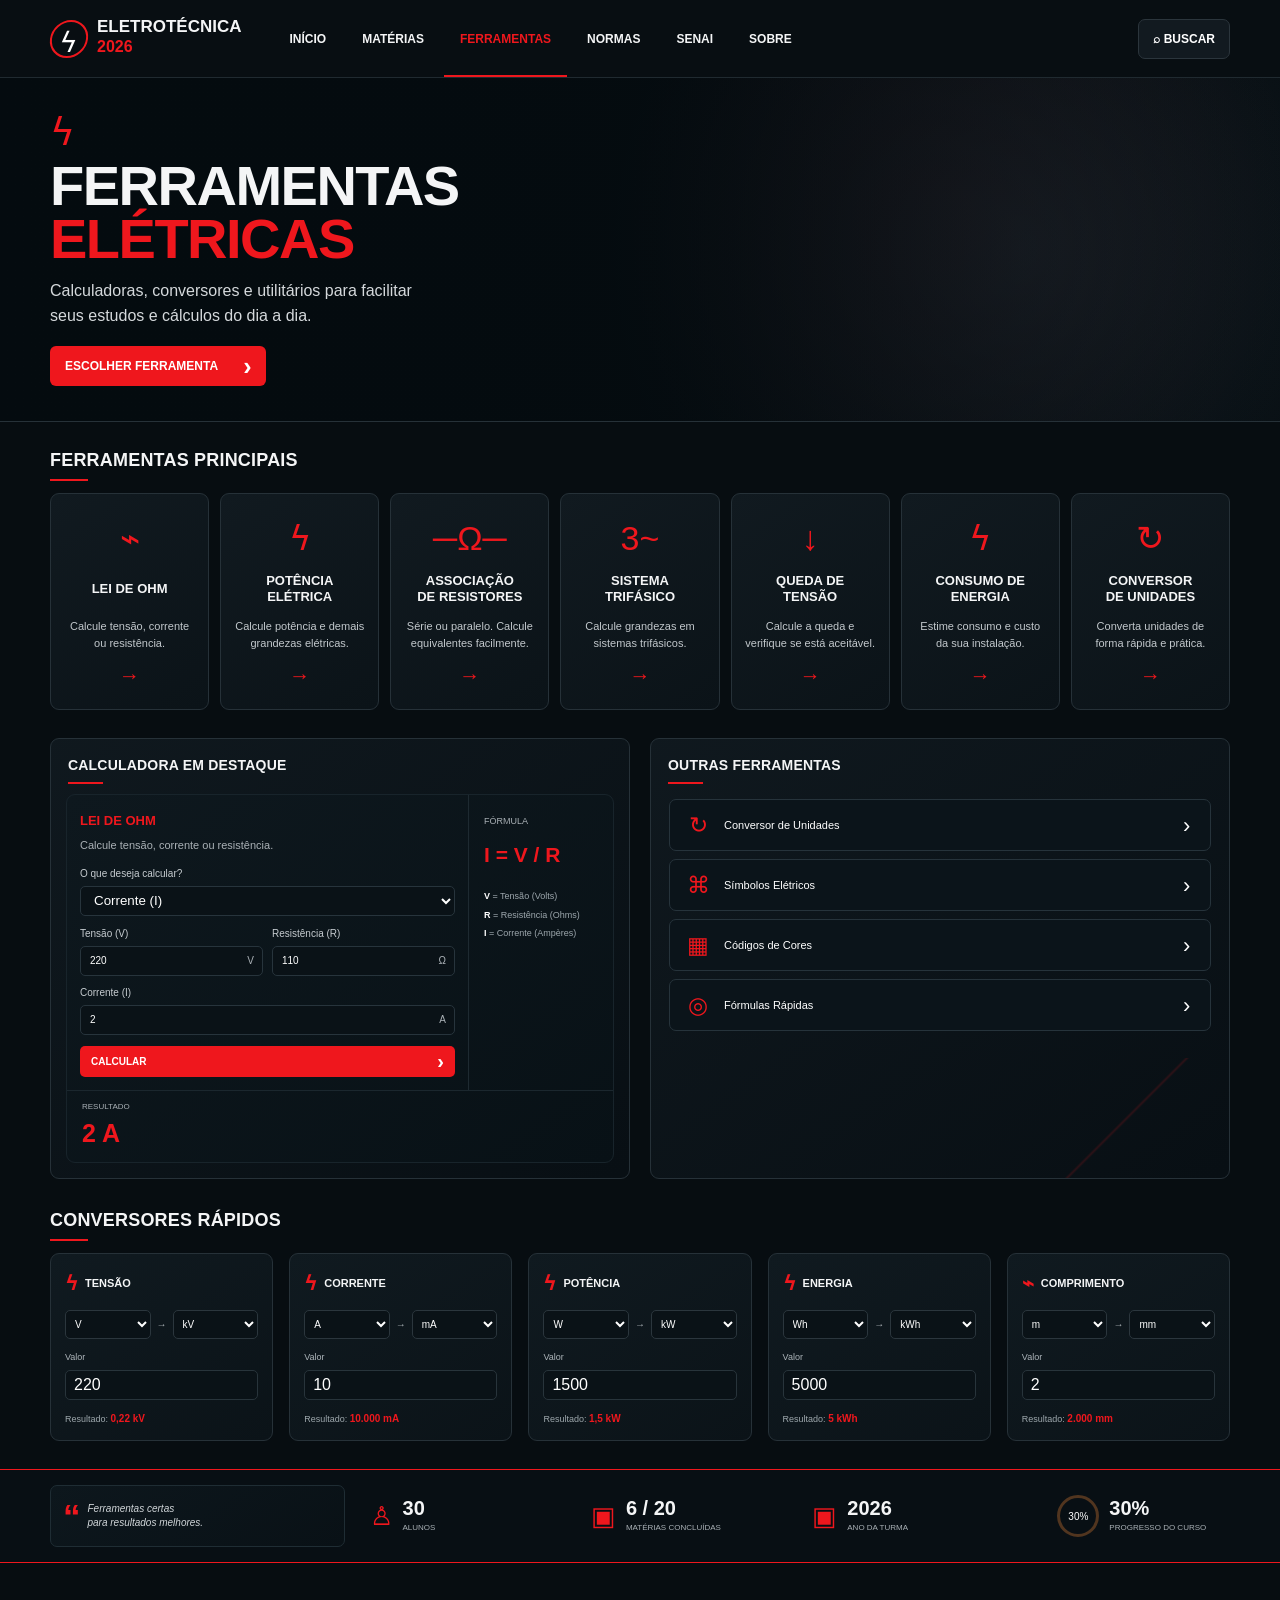
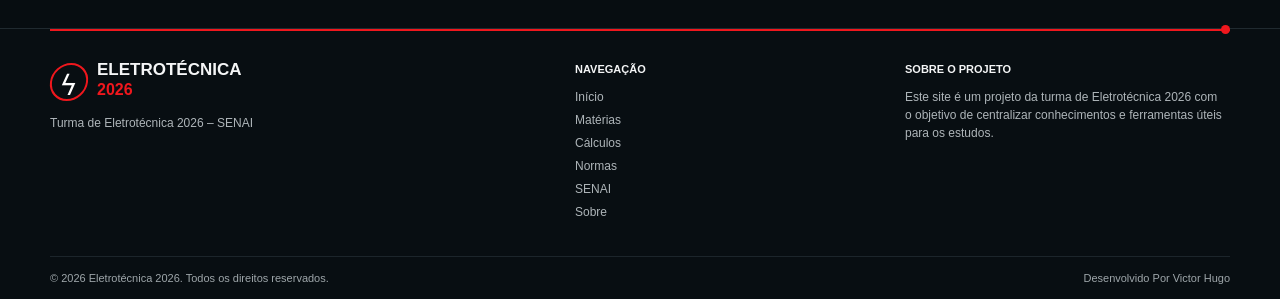
==== ferramentas.html @ 97beb37b "Uptade Base Uptade Base" ====
<!doctype html>
<html lang="pt-BR">
  <head>
    <meta charset="UTF-8" />
    <meta name="viewport" content="width=device-width, initial-scale=1.0" />

    <meta
      name="description"
      content="Ferramentas elétricas da turma de Eletrotécnica 2026. Calculadoras, conversores e utilitários para estudos."
    />

    <title>Ferramentas | Eletrotécnica 2026</title>

    <link
      rel="shortcut icon"
      href="assets/img/logotransparente.png"
      type="image/x-icon"
    />

    <link rel="stylesheet" href="assets/css/style.css" />

    <!-- JS -->
    <script src="js/ferramentas.js" defer></script>
  </head>

  <body>
    <!-- =====================================================
       HEADER
       ===================================================== -->

    <header class="header">
      <a class="brand" href="index.html">
        <span class="brand-mark">ϟ</span>

        <span>
          <strong>ELETROTÉCNICA</strong>
          <b>2026</b>
        </span>
      </a>

      <nav class="nav" aria-label="Navegação principal">
        <a href="index.html">INÍCIO</a>
        <a href="materias.html">MATÉRIAS</a>
        <a class="active" href="ferramentas.html">FERRAMENTAS</a>
        <a href="normas.html">NORMAS</a>
        <a href="senai.html">SENAI</a>
        <a href="sobre.html">SOBRE</a>
      </nav>

      <button class="search-btn" type="button" aria-label="Buscar">
        ⌕ <span>BUSCAR</span>
      </button>
    </header>

    <main>
      <!-- =====================================================
         HERO
         ===================================================== -->

      <section class="tools-hero">
        <div class="tools-hero-bg"></div>

        <div class="tools-hero-content">
          <div class="tools-bolt">ϟ</div>

          <h1>
            FERRAMENTAS<br />
            <span>ELÉTRICAS</span>
          </h1>

          <p>
            Calculadoras, conversores e utilitários para facilitar seus estudos
            e cálculos do dia a dia.
          </p>

          <a class="tools-primary-btn" href="#ferramentas-principais">
            ESCOLHER FERRAMENTA
            <span>›</span>
          </a>
        </div>
      </section>

      <!-- =====================================================
         FERRAMENTAS PRINCIPAIS
         ===================================================== -->

      <section class="section tools-section" id="ferramentas-principais">
        <div class="section-heading">
          <h2>FERRAMENTAS PRINCIPAIS</h2>
        </div>

        <div class="tools-main-grid">
          <button class="main-tool-card" data-tool="ohm">
            <span class="main-tool-icon">⌁</span>

            <strong>LEI DE OHM</strong>

            <p>Calcule tensão, corrente ou resistência.</p>

            <span class="main-tool-arrow">→</span>
          </button>

          <button class="main-tool-card" data-tool="power">
            <span class="main-tool-icon">ϟ</span>

            <strong>POTÊNCIA<br />ELÉTRICA</strong>

            <p>Calcule potência e demais grandezas elétricas.</p>

            <span class="main-tool-arrow">→</span>
          </button>

          <button class="main-tool-card" data-tool="resistors">
            <span class="main-tool-icon">─Ω─</span>

            <strong>ASSOCIAÇÃO<br />DE RESISTORES</strong>

            <p>Série ou paralelo. Calcule equivalentes facilmente.</p>

            <span class="main-tool-arrow">→</span>
          </button>

          <button class="main-tool-card" data-tool="three-phase">
            <span class="main-tool-icon">3~</span>

            <strong>SISTEMA<br />TRIFÁSICO</strong>

            <p>Calcule grandezas em sistemas trifásicos.</p>

            <span class="main-tool-arrow">→</span>
          </button>

          <button class="main-tool-card" data-tool="voltage-drop">
            <span class="main-tool-icon">↓</span>

            <strong>QUEDA DE<br />TENSÃO</strong>

            <p>Calcule a queda e verifique se está aceitável.</p>

            <span class="main-tool-arrow">→</span>
          </button>

          <button class="main-tool-card" data-tool="energy">
            <span class="main-tool-icon">ϟ</span>

            <strong>CONSUMO DE<br />ENERGIA</strong>

            <p>Estime consumo e custo da sua instalação.</p>

            <span class="main-tool-arrow">→</span>
          </button>

          <button class="main-tool-card" data-tool="units">
            <span class="main-tool-icon">↻</span>

            <strong>CONVERSOR<br />DE UNIDADES</strong>

            <p>Converta unidades de forma rápida e prática.</p>

            <span class="main-tool-arrow">→</span>
          </button>
        </div>
      </section>

      <!-- =====================================================
         CALCULADORA + OUTRAS FERRAMENTAS
         ===================================================== -->

      <section class="section tools-feature-grid">
        <!-- LEI DE OHM -->

        <div class="tools-panel ohm-panel" id="calculadora-ohm">
          <div class="tools-panel-title">
            <h2>CALCULADORA EM DESTAQUE</h2>
          </div>

          <div class="ohm-calculator">
            <div class="ohm-content">
              <span class="tool-label"> LEI DE OHM </span>

              <p class="tool-description">
                Calcule tensão, corrente ou resistência.
              </p>

              <label>
                O que deseja calcular?

                <select id="ohm-mode">
                  <option value="current">Corrente (I)</option>

                  <option value="voltage">Tensão (V)</option>

                  <option value="resistance">Resistência (R)</option>
                </select>
              </label>

              <div class="ohm-fields">
                <label>
                  Tensão (V)

                  <div class="input-unit">
                    <input
                      id="ohm-voltage"
                      type="number"
                      value="220"
                      min="0"
                      step="any"
                    />

                    <span>V</span>
                  </div>
                </label>

                <label>
                  Resistência (R)

                  <div class="input-unit">
                    <input
                      id="ohm-resistance"
                      type="number"
                      value="110"
                      min="0"
                      step="any"
                    />

                    <span>Ω</span>
                  </div>
                </label>

                <label>
                  Corrente (I)

                  <div class="input-unit">
                    <input
                      id="ohm-current"
                      type="number"
                      value="2"
                      min="0"
                      step="any"
                    />

                    <span>A</span>
                  </div>
                </label>
              </div>

              <button
                class="tools-calculate-btn"
                id="calculate-ohm"
                type="button"
              >
                CALCULAR
                <span>›</span>
              </button>
            </div>

            <div class="ohm-formula">
              <span>FÓRMULA</span>

              <strong id="ohm-formula"> I = V / R </strong>

              <div>
                <p><b>V</b> = Tensão (Volts)</p>
                <p><b>R</b> = Resistência (Ohms)</p>
                <p><b>I</b> = Corrente (Ampères)</p>
              </div>
            </div>

            <div class="ohm-result">
              <small>RESULTADO</small>

              <strong id="ohm-result"> 2 A </strong>
            </div>
          </div>
        </div>

        <!-- OUTRAS FERRAMENTAS -->

        <div class="tools-panel other-tools">
          <div class="tools-panel-title">
            <h2>OUTRAS FERRAMENTAS</h2>
          </div>

          <div class="other-tools-list">
            <button class="other-tool" data-tool="units">
              <span>↻</span>

              <strong> Conversor de Unidades </strong>

              <b>›</b>
            </button>

            <button class="other-tool" data-tool="symbols">
              <span>⌘</span>

              <strong> Símbolos Elétricos </strong>

              <b>›</b>
            </button>

            <button class="other-tool" data-tool="colors">
              <span>▦</span>

              <strong> Códigos de Cores </strong>

              <b>›</b>
            </button>

            <button class="other-tool" data-tool="formulas">
              <span>◎</span>

              <strong> Fórmulas Rápidas </strong>

              <b>›</b>
            </button>
          </div>
        </div>
      </section>

      <!-- =====================================================
         CONVERSORES
         ===================================================== -->

      <section class="section converters-section">
        <div class="section-heading">
          <h2>CONVERSORES RÁPIDOS</h2>
        </div>

        <div class="converter-grid">
          <!-- TENSÃO -->

          <article class="converter-card">
            <h3>
              <span>ϟ</span>
              TENSÃO
            </h3>

            <div class="converter-selects">
              <select data-from="voltage">
                <option value="V">V</option>
                <option value="kV">kV</option>
                <option value="mV">mV</option>
              </select>

              <span>→</span>

              <select data-to="voltage">
                <option value="kV">kV</option>
                <option value="V">V</option>
                <option value="mV">mV</option>
              </select>
            </div>

            <label>Valor</label>

            <input
              class="converter-input"
              type="number"
              value="220"
              data-type="voltage"
            />

            <p>
              Resultado:
              <strong data-result="voltage"> 0,22 kV </strong>
            </p>
          </article>

          <!-- CORRENTE -->

          <article class="converter-card">
            <h3>
              <span>ϟ</span>
              CORRENTE
            </h3>

            <div class="converter-selects">
              <select data-from="current">
                <option value="A">A</option>
                <option value="mA">mA</option>
                <option value="kA">kA</option>
              </select>

              <span>→</span>

              <select data-to="current">
                <option value="mA">mA</option>
                <option value="A">A</option>
                <option value="kA">kA</option>
              </select>
            </div>

            <label>Valor</label>

            <input
              class="converter-input"
              type="number"
              value="10"
              data-type="current"
            />

            <p>
              Resultado:
              <strong data-result="current"> 10.000 mA </strong>
            </p>
          </article>

          <!-- POTÊNCIA -->

          <article class="converter-card">
            <h3>
              <span>ϟ</span>
              POTÊNCIA
            </h3>

            <div class="converter-selects">
              <select data-from="power">
                <option value="W">W</option>
                <option value="kW">kW</option>
                <option value="MW">MW</option>
              </select>

              <span>→</span>

              <select data-to="power">
                <option value="kW">kW</option>
                <option value="W">W</option>
                <option value="MW">MW</option>
              </select>
            </div>

            <label>Valor</label>

            <input
              class="converter-input"
              type="number"
              value="1500"
              data-type="power"
            />

            <p>
              Resultado:
              <strong data-result="power"> 1,5 kW </strong>
            </p>
          </article>

          <!-- ENERGIA -->

          <article class="converter-card">
            <h3>
              <span>ϟ</span>
              ENERGIA
            </h3>

            <div class="converter-selects">
              <select data-from="energy">
                <option value="Wh">Wh</option>
                <option value="kWh">kWh</option>
                <option value="MWh">MWh</option>
              </select>

              <span>→</span>

              <select data-to="energy">
                <option value="kWh">kWh</option>
                <option value="Wh">Wh</option>
                <option value="MWh">MWh</option>
              </select>
            </div>

            <label>Valor</label>

            <input
              class="converter-input"
              type="number"
              value="5000"
              data-type="energy"
            />

            <p>
              Resultado:
              <strong data-result="energy"> 5 kWh </strong>
            </p>
          </article>

          <!-- COMPRIMENTO -->

          <article class="converter-card">
            <h3>
              <span>⌁</span>
              COMPRIMENTO
            </h3>

            <div class="converter-selects">
              <select data-from="length">
                <option value="m">m</option>
                <option value="cm">cm</option>
                <option value="mm">mm</option>
                <option value="km">km</option>
              </select>

              <span>→</span>

              <select data-to="length">
                <option value="mm">mm</option>
                <option value="m">m</option>
                <option value="cm">cm</option>
                <option value="km">km</option>
              </select>
            </div>

            <label>Valor</label>

            <input
              class="converter-input"
              type="number"
              value="2"
              data-type="length"
            />

            <p>
              Resultado:
              <strong data-result="length"> 2000 mm </strong>
            </p>
          </article>
        </div>
      </section>

      <!-- =====================================================
         STATUS DA TURMA
         ===================================================== -->

      <section class="tools-stats">
        <div class="tools-stats-inner">
          <div class="tools-quote">
            <span>“</span>
            <p>
              Ferramentas certas<br />
              para resultados melhores.
            </p>
          </div>

          <div class="stat">
            <span>♙</span>

            <div>
              <strong>30</strong>
              <small>ALUNOS</small>
            </div>
          </div>

          <div class="stat">
            <span>▣</span>

            <div>
              <strong>6 / 20</strong>
              <small>MATÉRIAS CONCLUÍDAS</small>
            </div>
          </div>

          <div class="stat">
            <span>▣</span>

            <div>
              <strong>2026</strong>
              <small>ANO DA TURMA</small>
            </div>
          </div>

          <div class="stat progress-stat">
            <div class="progress-circle">30%</div>

            <div>
              <strong>30%</strong>
              <small>PROGRESSO DO CURSO</small>
            </div>
          </div>
        </div>
      </section>
    </main>

<footer class="footer" id="sobre">
  <div class="footer-line"></div>
  <div class="footer-grid">
    <div class="footer-brand"><div class="brand"><span class="brand-mark">ϟ</span><span><strong>ELETROTÉCNICA</strong><b>2026</b></span></div><p>Turma de Eletrotécnica 2026 – SENAI</p></div>
    <div><h3>NAVEGAÇÃO</h3><a href="#inicio">Início</a><a href="#materias">Matérias</a><a href="ferramentas.html">Cálculos</a><a href="#normas">Normas</a><a href="#senai">SENAI</a><a href="sobre.html">Sobre</a></div>
    <div id="senai"><h3>SOBRE O PROJETO</h3><p>Este site é um projeto da turma de Eletrotécnica 2026 com o objetivo de centralizar conhecimentos e ferramentas úteis para os estudos.</p></div>
  </div>
  <div class="footer-bottom"><a href="https://victoroliveiratec.github.io/Portifolio/" target="_blank"><span>© 2026 Eletrotécnica 2026. Todos os direitos reservados.</span><span>Desenvolvido Por Victor Hugo</a></span></div>
</footer>
  </body>
</html>
---- assets/css/style.css ----
@import url("./variables.css");
@import url("./reset.css");
@import url("./config.css");
@import url("./header.css");
@import url("./hero.css");
@import url("./acesso-rapido.css");
@import url("./ferramentas.css");
@import url("./materiasdestaque.css");
@import url("./calculadora.css");
@import url("./consulta.css");
@import url("./footer.css");
@import url("./animations.css");
@import url("./responsive.css");
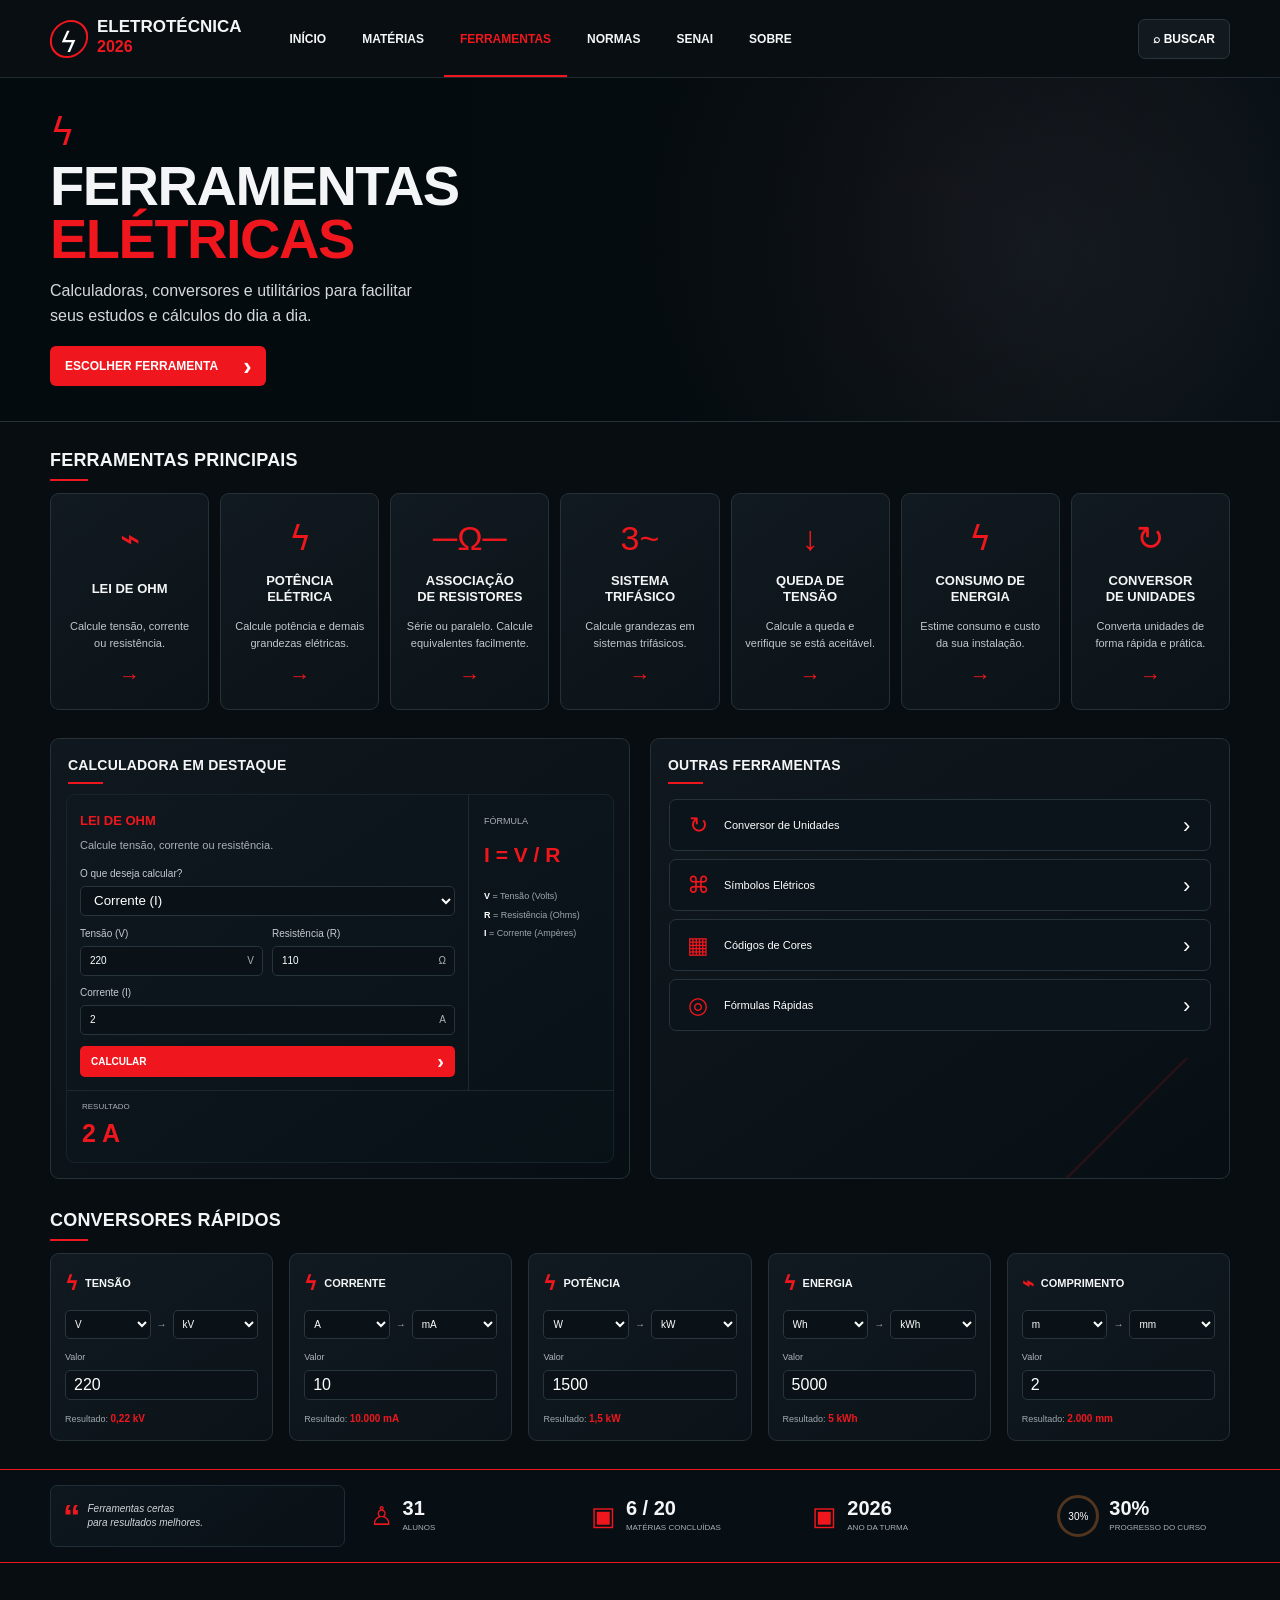
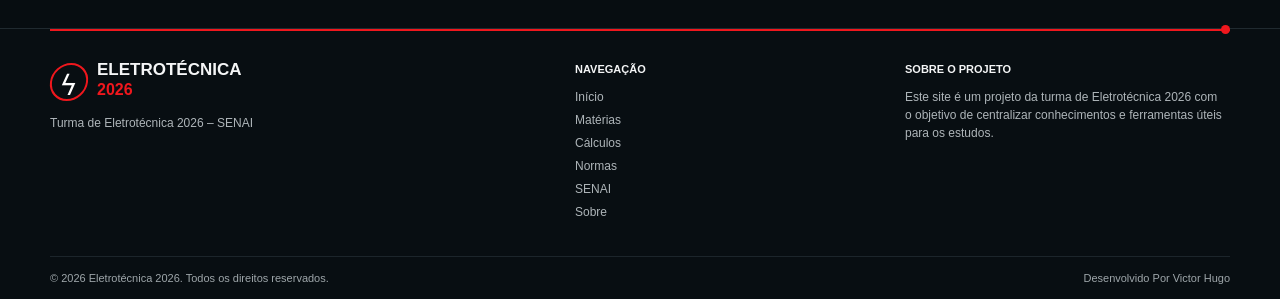
==== commit 5de1c539: "Uptade Uptade" ====
--- a/ferramentas.html
+++ b/ferramentas.html
@@ -544,7 +544,7 @@
             <span>♙</span>
 
             <div>
-              <strong>30</strong>
+              <strong>31</strong>
               <small>ALUNOS</small>
             </div>
           </div>
@@ -579,14 +579,14 @@
       </section>
     </main>
 
-<footer class="footer" id="sobre">
-  <div class="footer-line"></div>
-  <div class="footer-grid">
-    <div class="footer-brand"><div class="brand"><span class="brand-mark">ϟ</span><span><strong>ELETROTÉCNICA</strong><b>2026</b></span></div><p>Turma de Eletrotécnica 2026 – SENAI</p></div>
-    <div><h3>NAVEGAÇÃO</h3><a href="#inicio">Início</a><a href="#materias">Matérias</a><a href="ferramentas.html">Cálculos</a><a href="#normas">Normas</a><a href="#senai">SENAI</a><a href="sobre.html">Sobre</a></div>
-    <div id="senai"><h3>SOBRE O PROJETO</h3><p>Este site é um projeto da turma de Eletrotécnica 2026 com o objetivo de centralizar conhecimentos e ferramentas úteis para os estudos.</p></div>
-  </div>
-  <div class="footer-bottom"><a href="https://victoroliveiratec.github.io/Portifolio/" target="_blank"><span>© 2026 Eletrotécnica 2026. Todos os direitos reservados.</span><span>Desenvolvido Por Victor Hugo</a></span></div>
-</footer>
+  <footer class="footer" id="sobre">
+    <div class="footer-line"></div>
+    <div class="footer-grid">
+      <div class="footer-brand"><div class="brand"><span class="brand-mark">ϟ</span><span><strong>ELETROTÉCNICA</strong><b>2026</b></span></div><p>Turma de Eletrotécnica 2026 – SENAI</p></div>
+      <div><h3>NAVEGAÇÃO</h3><a href="index.html">Início</a><a href="materias.html">Matérias</a><a href="ferramentas.html">Cálculos</a><a href="normas.html">Normas</a><a href="senai.html">SENAI</a><a href="sobre.html">Sobre</a></div>
+      <div id="senai"><h3>SOBRE O PROJETO</h3><p>Este site é um projeto da turma de Eletrotécnica 2026 com o objetivo de centralizar conhecimentos e ferramentas úteis para os estudos.</p></div>
+    </div>
+    <div class="footer-bottom"><a href="https://victoroliveiratec.github.io/Portifolio/" target="_blank"><span>© 2026 Eletrotécnica 2026. Todos os direitos reservados.</span><span>Desenvolvido Por Victor Hugo</a></span></div>
+  </footer>
   </body>
 </html>
